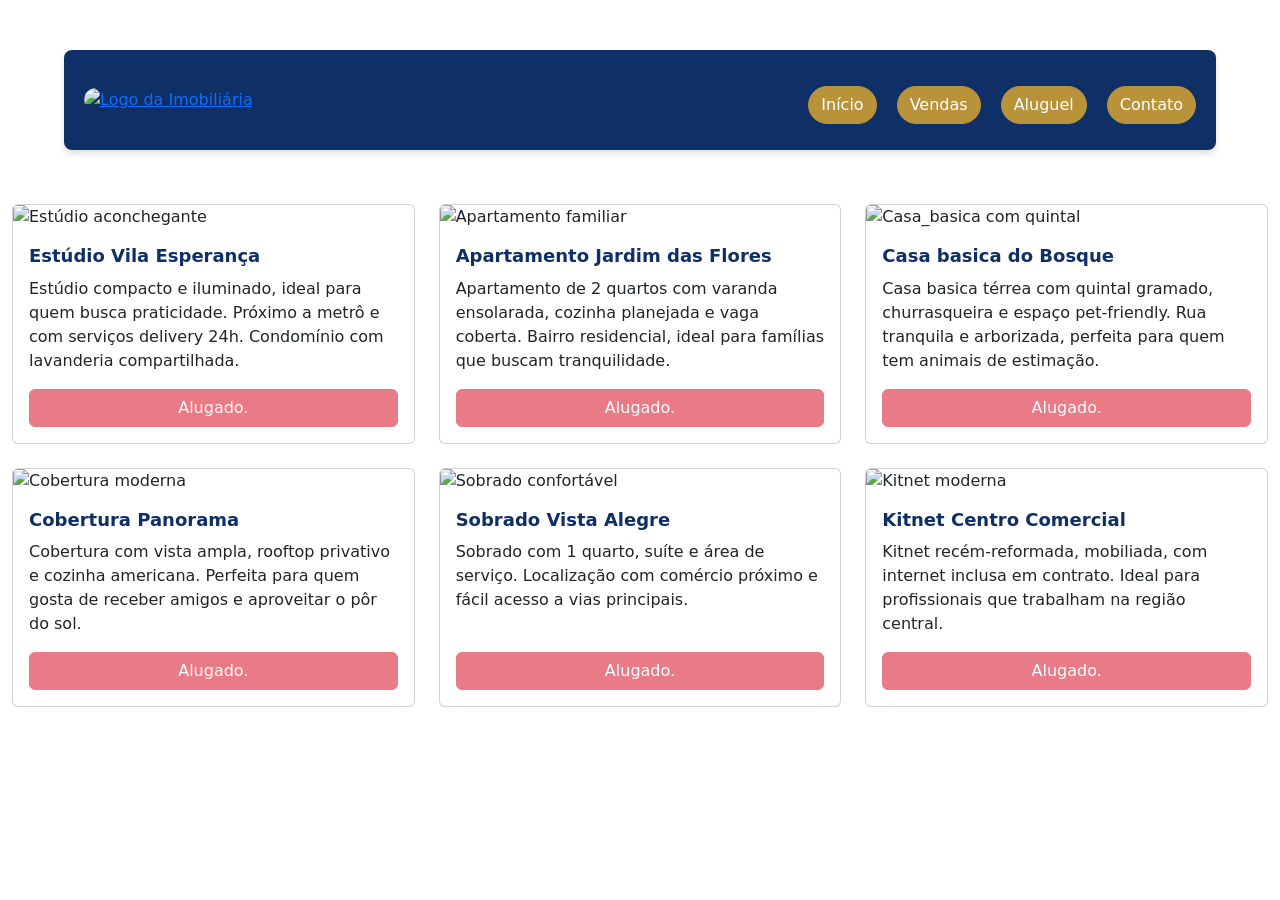
==== aluguel.html @ e86710bd "Add files via upload" ====
<!doctype html>
<html lang="en">
  <head>
    <meta charset="UTF-8" />
    <meta name="viewport" content="width=device-width, initial-scale=1.0" />
    <title>Aluguel</title>
    <link
      href="https://cdn.jsdelivr.net/npm/bootstrap@5.3.8/dist/css/bootstrap.min.css"
      rel="stylesheet"
      integrity="sha384-sRIl4kxILFvY47J16cr9ZwB07vP4J8+LH7qKQnuqkuIAvNWLzeN8tE5YBujZqJLB"
      crossorigin="anonymous"
    />
    <link rel="stylesheet" href="style.css" />
  </head>
  <body>
    <div id="cabecalho"></div>
    <div class="container vendas my-4">
      <div class="row g-4">
        <div class="col-12 col-md-6 col-lg-4">
          <div class="card h-100">
            <img
              src="imgs/casa_basica_1.png"
              class="card-img-top"
              alt="Estúdio aconchegante"
            />
            <div class="card-body d-flex flex-column">
              <h5 class="card-title">Estúdio Vila Esperança</h5>
              <p class="card-text">
                Estúdio compacto e iluminado, ideal para quem busca praticidade.
                Próximo a metrô e com serviços delivery 24h. Condomínio com
                lavanderia compartilhada.
              </p>
              <button class="btn btn-danger mt-auto" disabled>Alugado.</button>
            </div>
          </div>
        </div>

        <div class="col-12 col-md-6 col-lg-4">
          <div class="card h-100">
            <img
              src="imgs/casa_basica_2.png"
              class="card-img-top"
              alt="Apartamento familiar"
            />
            <div class="card-body d-flex flex-column">
              <h5 class="card-title">Apartamento Jardim das Flores</h5>
              <p class="card-text">
                Apartamento de 2 quartos com varanda ensolarada, cozinha
                planejada e vaga coberta. Bairro residencial, ideal para
                famílias que buscam tranquilidade.
              </p>
              <button class="btn btn-danger mt-auto" disabled>Alugado.</button>
            </div>
          </div>
        </div>

        <div class="col-12 col-md-6 col-lg-4">
          <div class="card h-100">
            <img
              src="imgs/casa_basica_3.png"
              class="card-img-top"
              alt="Casa_basica com quintal"
            />
            <div class="card-body d-flex flex-column">
              <h5 class="card-title">Casa basica do Bosque</h5>
              <p class="card-text">
                Casa basica térrea com quintal gramado, churrasqueira e espaço
                pet-friendly. Rua tranquila e arborizada, perfeita para quem tem
                animais de estimação.
              </p>
              <button class="btn btn-danger mt-auto" disabled>Alugado.</button>
            </div>
          </div>
        </div>

        <div class="col-12 col-md-6 col-lg-4">
          <div class="card h-100">
            <img
              src="imgs/casa_basica_4.png"
              class="card-img-top"
              alt="Cobertura moderna"
            />
            <div class="card-body d-flex flex-column">
              <h5 class="card-title">Cobertura Panorama</h5>
              <p class="card-text">
                Cobertura com vista ampla, rooftop privativo e cozinha
                americana. Perfeita para quem gosta de receber amigos e
                aproveitar o pôr do sol.
              </p>
              <button class="btn btn-danger mt-auto" disabled>Alugado.</button>
            </div>
          </div>
        </div>

        <div class="col-12 col-md-6 col-lg-4">
          <div class="card h-100">
            <img
              src="imgs/casa_basica_5.png"
              class="card-img-top"
              alt="Sobrado confortável"
            />
            <div class="card-body d-flex flex-column">
              <h5 class="card-title">Sobrado Vista Alegre</h5>
              <p class="card-text">
                Sobrado com 1 quarto, suíte e área de serviço. Localização com
                comércio próximo e fácil acesso a vias principais.
              </p>
              <button class="btn btn-danger mt-auto" disabled>Alugado.</button>
            </div>
          </div>
        </div>

        <div class="col-12 col-md-6 col-lg-4">
          <div class="card h-100">
            <img
              src="imgs/casa_basica_6.png"
              class="card-img-top"
              alt="Kitnet moderna"
            />
            <div class="card-body d-flex flex-column">
              <h5 class="card-title">Kitnet Centro Comercial</h5>
              <p class="card-text">
                Kitnet recém-reformada, mobiliada, com internet inclusa em
                contrato. Ideal para profissionais que trabalham na região
                central.
              </p>
              <button class="btn btn-danger mt-auto" disabled>Alugado.</button>
            </div>
          </div>
        </div>
      </div>
    </div>

    <script>
      fetch("cabecalho.html")
        .then((r) => r.text())
        .then((html) => {
          document.getElementById("cabecalho").innerHTML = html;
        });
    </script>
  </body>
</html>
---- style.css ----
.container.cabecalho {
    position: fixed;
    top: 50px;
    left: 50%;
    transform: translateX(-50%);
    box-shadow: 0px 4px 6px rgba(12, 12, 12, 0.12);
    padding: 20px;
    background-color: #0F2F67;
    border-radius: 8px;
    align-items: center;
    min-height: 100px;
    display: flex;
    width: 90%;
    max-width: 1600px;
    justify-content: space-between;
    z-index: 1000;
}

.container.cabecalho img {
    height: 80px;
    border-radius: 100px;
}

body {
    padding-top: 180px;
}


h5.card-title {
    font-size: 18px;
    font-weight: bold;
    margin-bottom: 10px;
    color: #0F2F67;
}

.row.img{
    img {
        width: 424px;
        height: 220px;
    }
}

.container.vendas{
    display: flex;
    gap: 10px;
    margin-top: 20px;
    max-width: 1300px;
    padding-bottom: 50px;
}
.botoes {
    display: flex;
    justify-content: right;
    margin-top: 10px;
    gap: 20px;
}

.btn.btn-primary{
    background-color: #B89339;
    border-color: #B89339;
    border-radius: 20px;
}

#body {
    background-image: url("imgs/obra.png");
    background-size: cover;
    background-repeat: no-repeat;
    background-position: center;
    min-height: 100vh;
}

.card.inicio {
    background-color: #B89339;
    border: 1px solid #0F2F67;
    border-radius: 10px;
    box-shadow: 0px 4px 6px rgba(0, 0, 0, 0.1);
    max-width: 25%;
    left: 60%;
    margin-top: 120px;
}

#img-principal {
    width: 100%;
    height: 100%;
    position: absolute;
    object-fit: cover;
    z-index: -1;

}
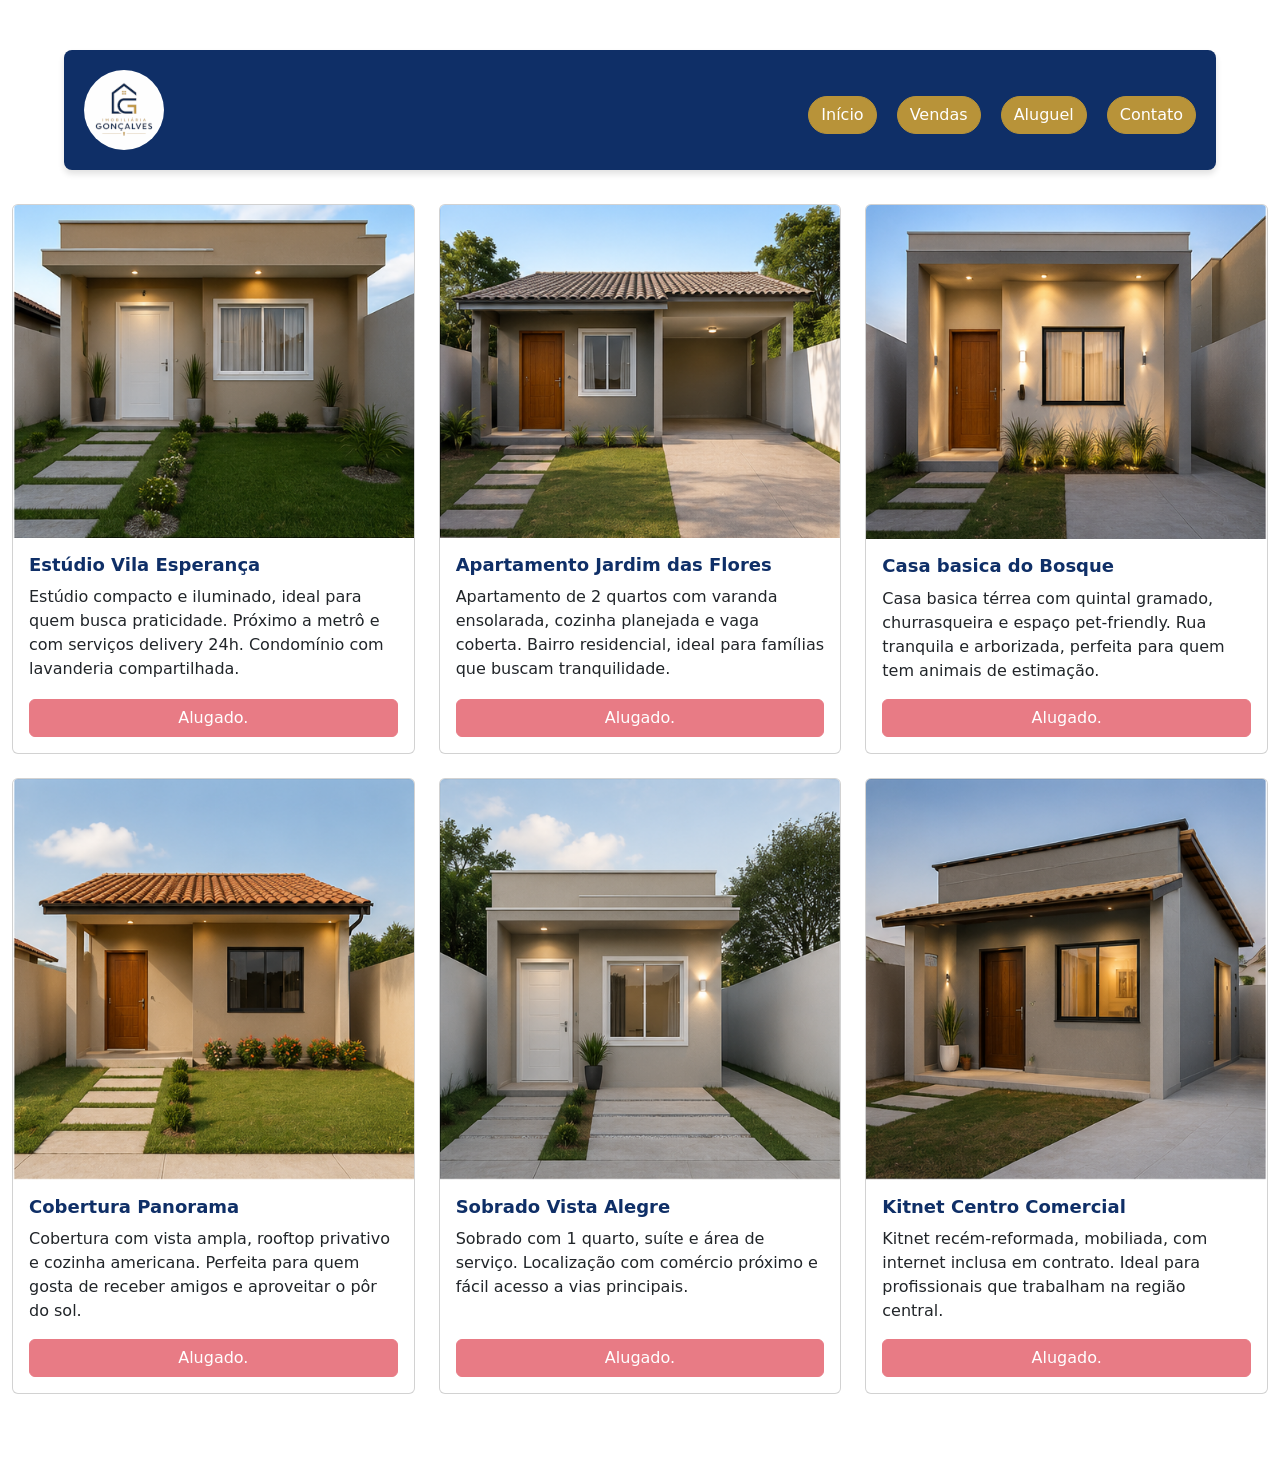
==== commit 6022c1d9: "subindo tudo" ====
--- a/aluguel.html
+++ b/aluguel.html
@@ -1,142 +1,142 @@
-<!doctype html>
-<html lang="en">
-  <head>
-    <meta charset="UTF-8" />
-    <meta name="viewport" content="width=device-width, initial-scale=1.0" />
-    <title>Aluguel</title>
-    <link
-      href="https://cdn.jsdelivr.net/npm/bootstrap@5.3.8/dist/css/bootstrap.min.css"
-      rel="stylesheet"
-      integrity="sha384-sRIl4kxILFvY47J16cr9ZwB07vP4J8+LH7qKQnuqkuIAvNWLzeN8tE5YBujZqJLB"
-      crossorigin="anonymous"
-    />
-    <link rel="stylesheet" href="style.css" />
-  </head>
-  <body>
-    <div id="cabecalho"></div>
-    <div class="container vendas my-4">
-      <div class="row g-4">
-        <div class="col-12 col-md-6 col-lg-4">
-          <div class="card h-100">
-            <img
-              src="imgs/casa_basica_1.png"
-              class="card-img-top"
-              alt="Estúdio aconchegante"
-            />
-            <div class="card-body d-flex flex-column">
-              <h5 class="card-title">Estúdio Vila Esperança</h5>
-              <p class="card-text">
-                Estúdio compacto e iluminado, ideal para quem busca praticidade.
-                Próximo a metrô e com serviços delivery 24h. Condomínio com
-                lavanderia compartilhada.
-              </p>
-              <button class="btn btn-danger mt-auto" disabled>Alugado.</button>
-            </div>
-          </div>
-        </div>
-
-        <div class="col-12 col-md-6 col-lg-4">
-          <div class="card h-100">
-            <img
-              src="imgs/casa_basica_2.png"
-              class="card-img-top"
-              alt="Apartamento familiar"
-            />
-            <div class="card-body d-flex flex-column">
-              <h5 class="card-title">Apartamento Jardim das Flores</h5>
-              <p class="card-text">
-                Apartamento de 2 quartos com varanda ensolarada, cozinha
-                planejada e vaga coberta. Bairro residencial, ideal para
-                famílias que buscam tranquilidade.
-              </p>
-              <button class="btn btn-danger mt-auto" disabled>Alugado.</button>
-            </div>
-          </div>
-        </div>
-
-        <div class="col-12 col-md-6 col-lg-4">
-          <div class="card h-100">
-            <img
-              src="imgs/casa_basica_3.png"
-              class="card-img-top"
-              alt="Casa_basica com quintal"
-            />
-            <div class="card-body d-flex flex-column">
-              <h5 class="card-title">Casa basica do Bosque</h5>
-              <p class="card-text">
-                Casa basica térrea com quintal gramado, churrasqueira e espaço
-                pet-friendly. Rua tranquila e arborizada, perfeita para quem tem
-                animais de estimação.
-              </p>
-              <button class="btn btn-danger mt-auto" disabled>Alugado.</button>
-            </div>
-          </div>
-        </div>
-
-        <div class="col-12 col-md-6 col-lg-4">
-          <div class="card h-100">
-            <img
-              src="imgs/casa_basica_4.png"
-              class="card-img-top"
-              alt="Cobertura moderna"
-            />
-            <div class="card-body d-flex flex-column">
-              <h5 class="card-title">Cobertura Panorama</h5>
-              <p class="card-text">
-                Cobertura com vista ampla, rooftop privativo e cozinha
-                americana. Perfeita para quem gosta de receber amigos e
-                aproveitar o pôr do sol.
-              </p>
-              <button class="btn btn-danger mt-auto" disabled>Alugado.</button>
-            </div>
-          </div>
-        </div>
-
-        <div class="col-12 col-md-6 col-lg-4">
-          <div class="card h-100">
-            <img
-              src="imgs/casa_basica_5.png"
-              class="card-img-top"
-              alt="Sobrado confortável"
-            />
-            <div class="card-body d-flex flex-column">
-              <h5 class="card-title">Sobrado Vista Alegre</h5>
-              <p class="card-text">
-                Sobrado com 1 quarto, suíte e área de serviço. Localização com
-                comércio próximo e fácil acesso a vias principais.
-              </p>
-              <button class="btn btn-danger mt-auto" disabled>Alugado.</button>
-            </div>
-          </div>
-        </div>
-
-        <div class="col-12 col-md-6 col-lg-4">
-          <div class="card h-100">
-            <img
-              src="imgs/casa_basica_6.png"
-              class="card-img-top"
-              alt="Kitnet moderna"
-            />
-            <div class="card-body d-flex flex-column">
-              <h5 class="card-title">Kitnet Centro Comercial</h5>
-              <p class="card-text">
-                Kitnet recém-reformada, mobiliada, com internet inclusa em
-                contrato. Ideal para profissionais que trabalham na região
-                central.
-              </p>
-              <button class="btn btn-danger mt-auto" disabled>Alugado.</button>
-            </div>
-          </div>
-        </div>
-      </div>
-    </div>
-
-    <script>
-      fetch("cabecalho.html")
-        .then((r) => r.text())
-        .then((html) => {
-          document.getElementById("cabecalho").innerHTML = html;
-        });
-    </script>
-  </body>
-</html>
+<!doctype html>
+<html lang="en">
+  <head>
+    <meta charset="UTF-8" />
+    <meta name="viewport" content="width=device-width, initial-scale=1.0" />
+    <title>Aluguel</title>
+    <link
+      href="https://cdn.jsdelivr.net/npm/bootstrap@5.3.8/dist/css/bootstrap.min.css"
+      rel="stylesheet"
+      integrity="sha384-sRIl4kxILFvY47J16cr9ZwB07vP4J8+LH7qKQnuqkuIAvNWLzeN8tE5YBujZqJLB"
+      crossorigin="anonymous"
+    />
+    <link rel="stylesheet" href="style.css" />
+  </head>
+  <body>
+    <div id="cabecalho"></div>
+    <div class="container vendas my-4">
+      <div class="row g-4">
+        <div class="col-12 col-md-6 col-lg-4">
+          <div class="card h-100">
+            <img
+              src="imgs/casa_basica_1.png"
+              class="card-img-top"
+              alt="Estúdio aconchegante"
+            />
+            <div class="card-body d-flex flex-column">
+              <h5 class="card-title">Estúdio Vila Esperança</h5>
+              <p class="card-text">
+                Estúdio compacto e iluminado, ideal para quem busca praticidade.
+                Próximo a metrô e com serviços delivery 24h. Condomínio com
+                lavanderia compartilhada.
+              </p>
+              <button class="btn btn-danger mt-auto" disabled>Alugado.</button>
+            </div>
+          </div>
+        </div>
+
+        <div class="col-12 col-md-6 col-lg-4">
+          <div class="card h-100">
+            <img
+              src="imgs/casa_basica_2.png"
+              class="card-img-top"
+              alt="Apartamento familiar"
+            />
+            <div class="card-body d-flex flex-column">
+              <h5 class="card-title">Apartamento Jardim das Flores</h5>
+              <p class="card-text">
+                Apartamento de 2 quartos com varanda ensolarada, cozinha
+                planejada e vaga coberta. Bairro residencial, ideal para
+                famílias que buscam tranquilidade.
+              </p>
+              <button class="btn btn-danger mt-auto" disabled>Alugado.</button>
+            </div>
+          </div>
+        </div>
+
+        <div class="col-12 col-md-6 col-lg-4">
+          <div class="card h-100">
+            <img
+              src="imgs/casa_basica_3.png"
+              class="card-img-top"
+              alt="Casa_basica com quintal"
+            />
+            <div class="card-body d-flex flex-column">
+              <h5 class="card-title">Casa basica do Bosque</h5>
+              <p class="card-text">
+                Casa basica térrea com quintal gramado, churrasqueira e espaço
+                pet-friendly. Rua tranquila e arborizada, perfeita para quem tem
+                animais de estimação.
+              </p>
+              <button class="btn btn-danger mt-auto" disabled>Alugado.</button>
+            </div>
+          </div>
+        </div>
+
+        <div class="col-12 col-md-6 col-lg-4">
+          <div class="card h-100">
+            <img
+              src="imgs/casa_basica_4.png"
+              class="card-img-top"
+              alt="Cobertura moderna"
+            />
+            <div class="card-body d-flex flex-column">
+              <h5 class="card-title">Cobertura Panorama</h5>
+              <p class="card-text">
+                Cobertura com vista ampla, rooftop privativo e cozinha
+                americana. Perfeita para quem gosta de receber amigos e
+                aproveitar o pôr do sol.
+              </p>
+              <button class="btn btn-danger mt-auto" disabled>Alugado.</button>
+            </div>
+          </div>
+        </div>
+
+        <div class="col-12 col-md-6 col-lg-4">
+          <div class="card h-100">
+            <img
+              src="imgs/casa_basica_5.png"
+              class="card-img-top"
+              alt="Sobrado confortável"
+            />
+            <div class="card-body d-flex flex-column">
+              <h5 class="card-title">Sobrado Vista Alegre</h5>
+              <p class="card-text">
+                Sobrado com 1 quarto, suíte e área de serviço. Localização com
+                comércio próximo e fácil acesso a vias principais.
+              </p>
+              <button class="btn btn-danger mt-auto" disabled>Alugado.</button>
+            </div>
+          </div>
+        </div>
+
+        <div class="col-12 col-md-6 col-lg-4">
+          <div class="card h-100">
+            <img
+              src="imgs/casa_basica_6.png"
+              class="card-img-top"
+              alt="Kitnet moderna"
+            />
+            <div class="card-body d-flex flex-column">
+              <h5 class="card-title">Kitnet Centro Comercial</h5>
+              <p class="card-text">
+                Kitnet recém-reformada, mobiliada, com internet inclusa em
+                contrato. Ideal para profissionais que trabalham na região
+                central.
+              </p>
+              <button class="btn btn-danger mt-auto" disabled>Alugado.</button>
+            </div>
+          </div>
+        </div>
+      </div>
+    </div>
+
+    <script>
+      fetch("cabecalho.html")
+        .then((r) => r.text())
+        .then((html) => {
+          document.getElementById("cabecalho").innerHTML = html;
+        });
+    </script>
+  </body>
+</html>
--- a/style.css
+++ b/style.css
@@ -1,88 +1,88 @@
-.container.cabecalho {
-    position: fixed;
-    top: 50px;
-    left: 50%;
-    transform: translateX(-50%);
-    box-shadow: 0px 4px 6px rgba(12, 12, 12, 0.12);
-    padding: 20px;
-    background-color: #0F2F67;
-    border-radius: 8px;
-    align-items: center;
-    min-height: 100px;
-    display: flex;
-    width: 90%;
-    max-width: 1600px;
-    justify-content: space-between;
-    z-index: 1000;
-}
-
-.container.cabecalho img {
-    height: 80px;
-    border-radius: 100px;
-}
-
-body {
-    padding-top: 180px;
-}
-
-
-h5.card-title {
-    font-size: 18px;
-    font-weight: bold;
-    margin-bottom: 10px;
-    color: #0F2F67;
-}
-
-.row.img{
-    img {
-        width: 424px;
-        height: 220px;
-    }
-}
-
-.container.vendas{
-    display: flex;
-    gap: 10px;
-    margin-top: 20px;
-    max-width: 1300px;
-    padding-bottom: 50px;
-}
-.botoes {
-    display: flex;
-    justify-content: right;
-    margin-top: 10px;
-    gap: 20px;
-}
-
-.btn.btn-primary{
-    background-color: #B89339;
-    border-color: #B89339;
-    border-radius: 20px;
-}
-
-#body {
-    background-image: url("imgs/obra.png");
-    background-size: cover;
-    background-repeat: no-repeat;
-    background-position: center;
-    min-height: 100vh;
-}
-
-.card.inicio {
-    background-color: #B89339;
-    border: 1px solid #0F2F67;
-    border-radius: 10px;
-    box-shadow: 0px 4px 6px rgba(0, 0, 0, 0.1);
-    max-width: 25%;
-    left: 60%;
-    margin-top: 120px;
-}
-
-#img-principal {
-    width: 100%;
-    height: 100%;
-    position: absolute;
-    object-fit: cover;
-    z-index: -1;
-
-}
+.container.cabecalho {
+    position: fixed;
+    top: 50px;
+    left: 50%;
+    transform: translateX(-50%);
+    box-shadow: 0px 4px 6px rgba(12, 12, 12, 0.12);
+    padding: 20px;
+    background-color: #0F2F67;
+    border-radius: 8px;
+    align-items: center;
+    min-height: 100px;
+    display: flex;
+    width: 90%;
+    max-width: 1600px;
+    justify-content: space-between;
+    z-index: 1000;
+}
+
+.container.cabecalho img {
+    height: 80px;
+    border-radius: 100px;
+}
+
+body {
+    padding-top: 180px;
+}
+
+
+h5.card-title {
+    font-size: 18px;
+    font-weight: bold;
+    margin-bottom: 10px;
+    color: #0F2F67;
+}
+
+.row.img{
+    img {
+        width: 424px;
+        height: 220px;
+    }
+}
+
+.container.vendas{
+    display: flex;
+    gap: 10px;
+    margin-top: 20px;
+    max-width: 1300px;
+    padding-bottom: 50px;
+}
+.botoes {
+    display: flex;
+    justify-content: right;
+    margin-top: 10px;
+    gap: 20px;
+}
+
+.btn.btn-primary{
+    background-color: #B89339;
+    border-color: #B89339;
+    border-radius: 20px;
+}
+
+#body {
+    background-image: url("imgs/obra.png");
+    background-size: cover;
+    background-repeat: no-repeat;
+    background-position: center;
+    min-height: 100vh;
+}
+
+.card.inicio {
+    background-color: #B89339;
+    border: 1px solid #0F2F67;
+    border-radius: 10px;
+    box-shadow: 0px 4px 6px rgba(0, 0, 0, 0.1);
+    max-width: 25%;
+    left: 60%;
+    margin-top: 120px;
+}
+
+#img-principal {
+    width: 100%;
+    height: 100%;
+    position: absolute;
+    object-fit: cover;
+    z-index: -1;
+
+}
